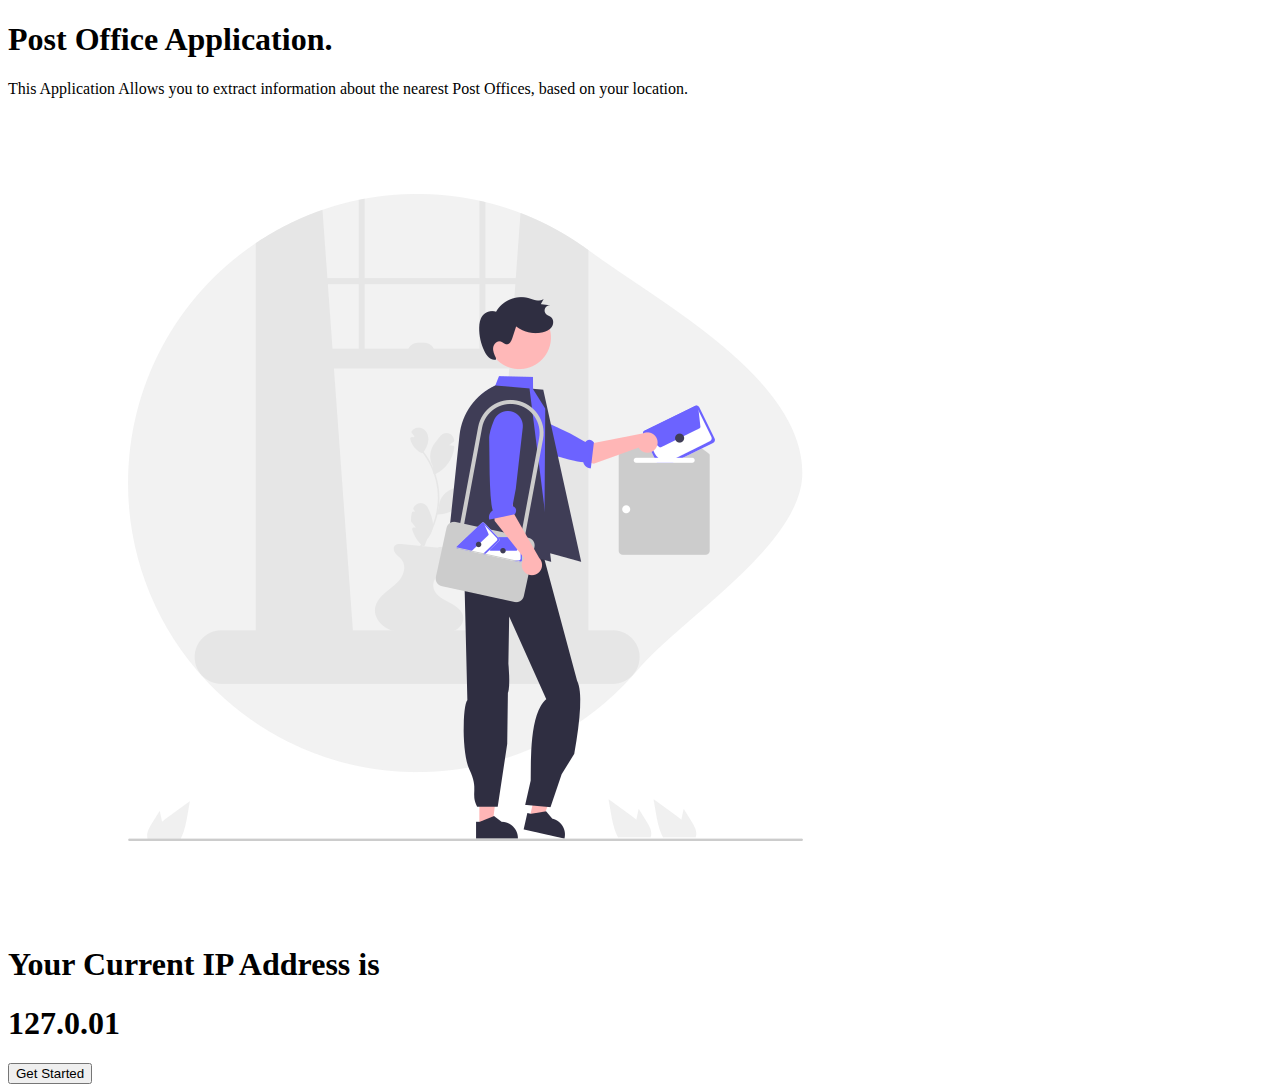
==== index.html @ 6619a712 "hrl" ====
<!DOCTYPE html>
<html lang="en">
  <head>
    <meta charset="UTF-8" />
    <meta name="viewport" content="width=device-width, initial-scale=1.0" />
    <title>Homepage</title>
  </head>
  <body>
    <section class="left">
      <h1>Post Office Application.</h1>
      <p id="title">
        This Application Allows you to extract information about the nearest
        Post Offices, based on your location.
      </p>
      <img src="./asset/hero.png" alt="" />
    </section>
    <section class="right">
      <div id="raw">
        <h1>Your Current IP Address is</h1>
        <h1 class="tar">127.0.01</h1>
      </div>
      <button class="gets">Get Started</button>
    </section>
  </body>
</html>
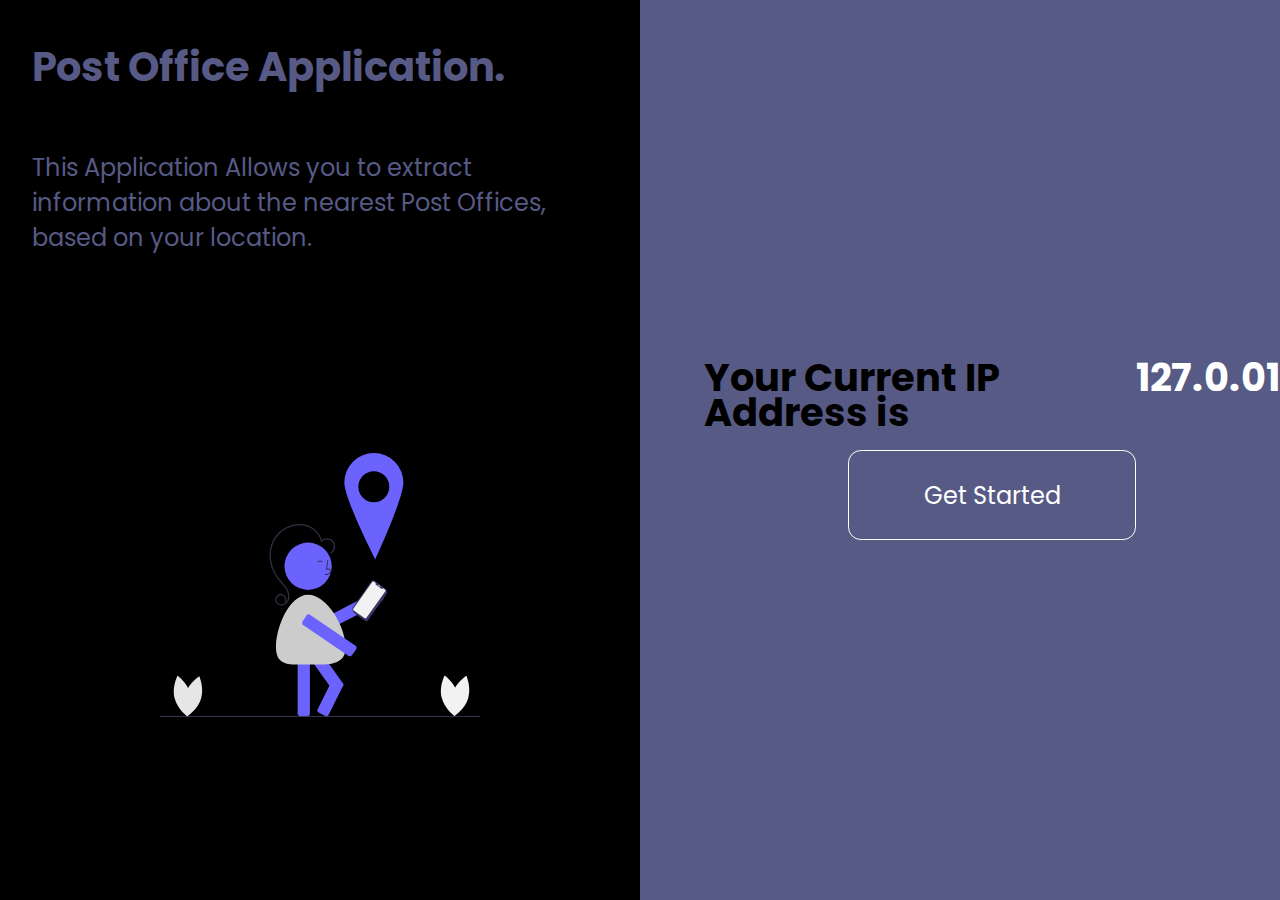
==== commit fc936b17: "hrlo" ====
--- a/index.html
+++ b/index.html
@@ -4,6 +4,13 @@
     <meta charset="UTF-8" />
     <meta name="viewport" content="width=device-width, initial-scale=1.0" />
     <title>Homepage</title>
+    <link rel="stylesheet" href="style.css" />
+    <link rel="preconnect" href="https://fonts.googleapis.com" />
+    <link rel="preconnect" href="https://fonts.gstatic.com" crossorigin />
+    <link
+      href="https://fonts.googleapis.com/css2?family=Poppins:wght@600;900&family=Share+Tech&display=swap"
+      rel="stylesheet"
+    />
   </head>
   <body>
     <section class="left">
@@ -12,7 +19,7 @@
         This Application Allows you to extract information about the nearest
         Post Offices, based on your location.
       </p>
-      <img src="./asset/hero.png" alt="" />
+      <div class="img"><img src="./asset/hero.svg" alt="" /></div>
     </section>
     <section class="right">
       <div id="raw">
--- a/style.css
+++ b/style.css
@@ -0,0 +1,111 @@
+/* <body>
+    <section class="left">
+      <h1>Post Office Application.</h1>
+      <p id="title">
+        This Application Allows you to extract information about the nearest
+        Post Offices, based on your location.
+      </p>
+      <img src="./asset/hero.png" alt="" />
+    </section>
+    <section class="right">
+      <div id="raw">
+        <h1>Your Current IP Address is</h1>
+        <h1 class="tar">127.0.01</h1>
+      </div>
+      <button class="gets">Get Started</button>
+    </section>
+  </body> */
+
+* {
+  padding: 0;
+  margin: 0;
+  box-sizing: border-box;
+  font-family: poppins;
+  line-height: 35px;
+}
+body {
+  width: 100vw;
+  height: 100vh;
+  display: flex;
+}
+
+.left {
+  width: 50%;
+  height: 100%;
+  display: flex;
+  flex-direction: column;
+  background-color: black;
+  color: #575a85;
+}
+.left h1 {
+  width: 100%;
+  height: 15%;
+  font-size: 250%;
+  display: flex;
+  justify-content: flex-start;
+  padding-left: 5%;
+  align-items: center;
+  /* border: 1px solid black; */
+}
+.left p {
+  width: 100%;
+  height: 15%;
+  font-size: 150%;
+  display: flex;
+  justify-content: flex-start;
+  padding-left: 5%;
+  padding-right: 5%;
+  align-items: center;
+  /* border: 1px solid black; */
+}
+.img {
+  width: 100%;
+  height: 70%;
+  display: flex;
+  justify-content: center;
+  align-items: center;
+  /* border: 1px solid black; */
+}
+.img img {
+  width: 50%;
+  background-color: black;
+}
+.right {
+  width: 50%;
+  height: 100%;
+  display: flex;
+  flex-direction: column;
+  background-color: #575a85;
+  padding-left: 5%;
+  display: flex;
+  flex-direction: column;
+  align-items: center;
+  justify-content: center;
+  /* color: rgb(57, 92, 108); */
+}
+#raw {
+  width: 100%;
+  display: flex;
+  justify-content: center;
+  height: 10%;
+  font-size: 120%;
+  /* border: 1px solid black; */
+  gap: 2%;
+}
+#raw .tar {
+  color: white;
+}
+.gets {
+  width: 50%;
+  height: 10%;
+  border-radius: 1vw;
+  background-color: transparent;
+  border: 1px white solid;
+  font-size: 150%;
+  color: white;
+}
+.gets:hover {
+  cursor: pointer;
+  background-color: white;
+  color: #575a85;
+}
